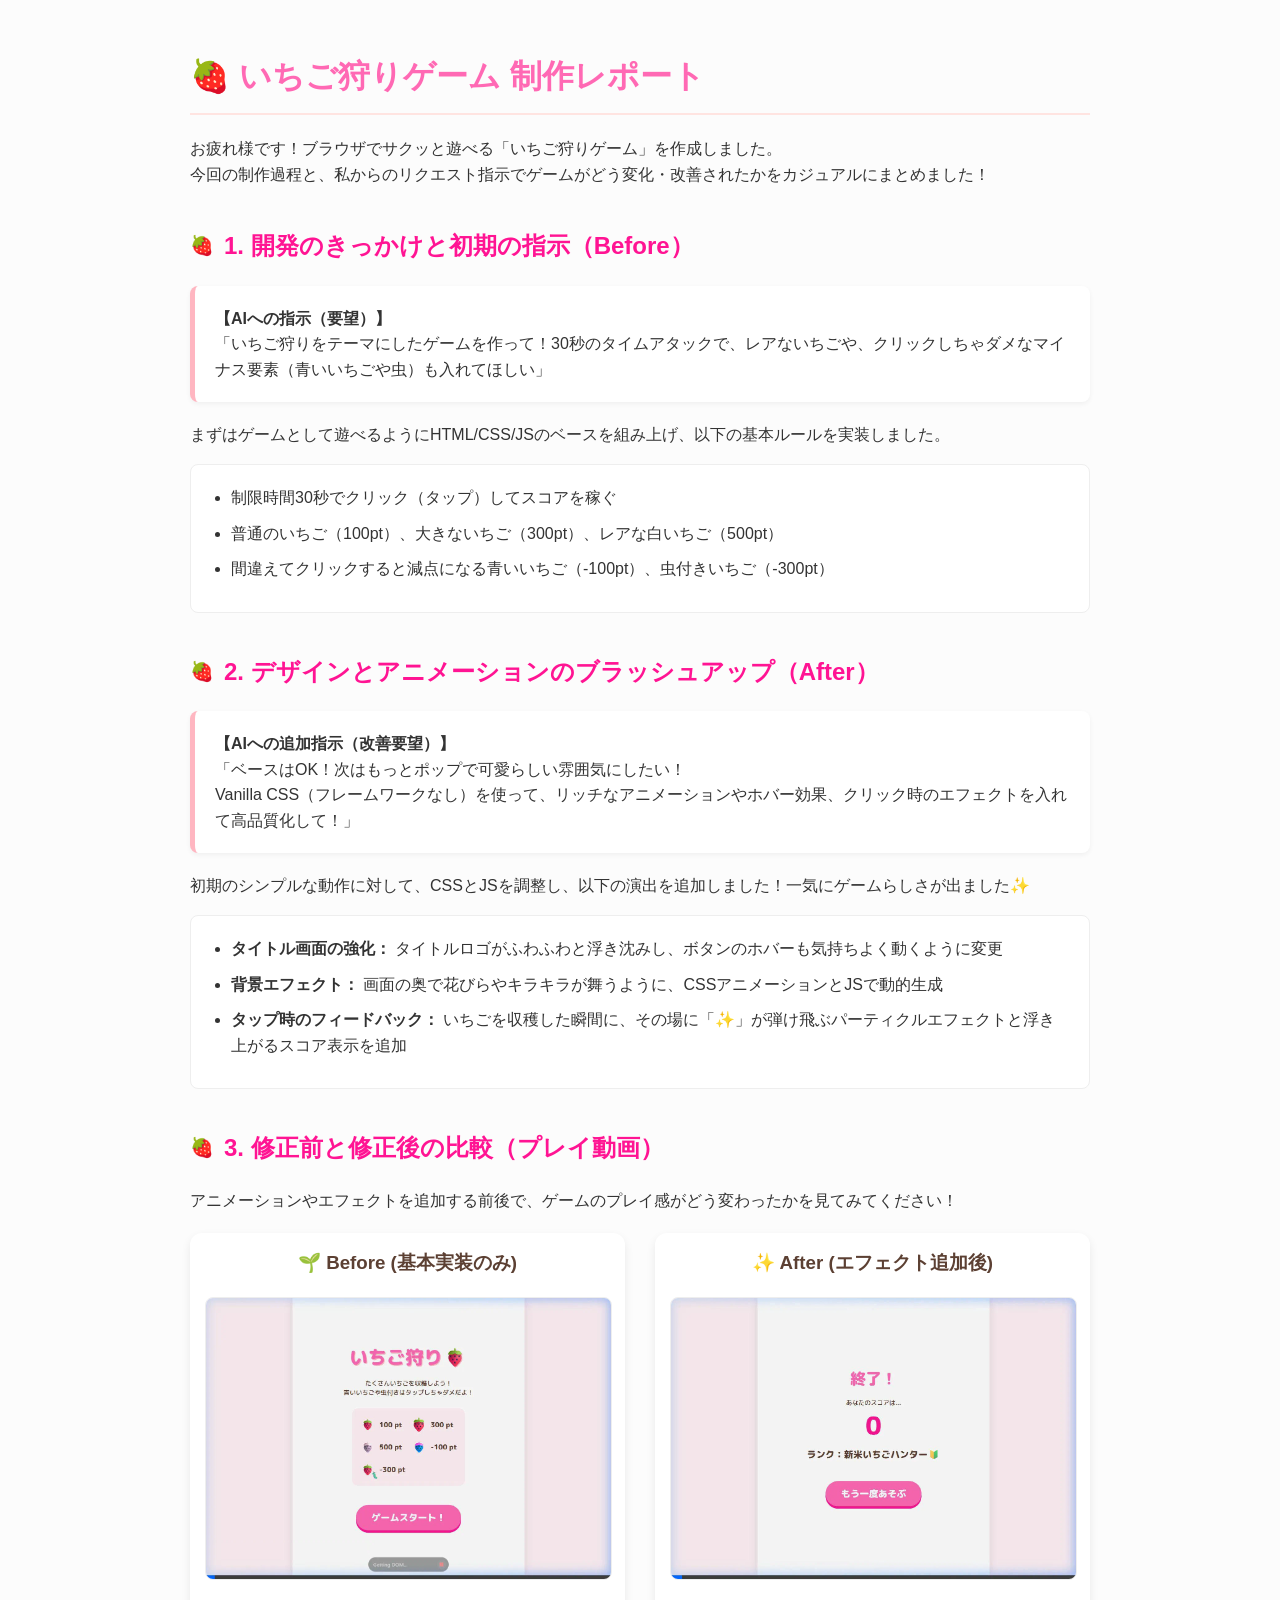
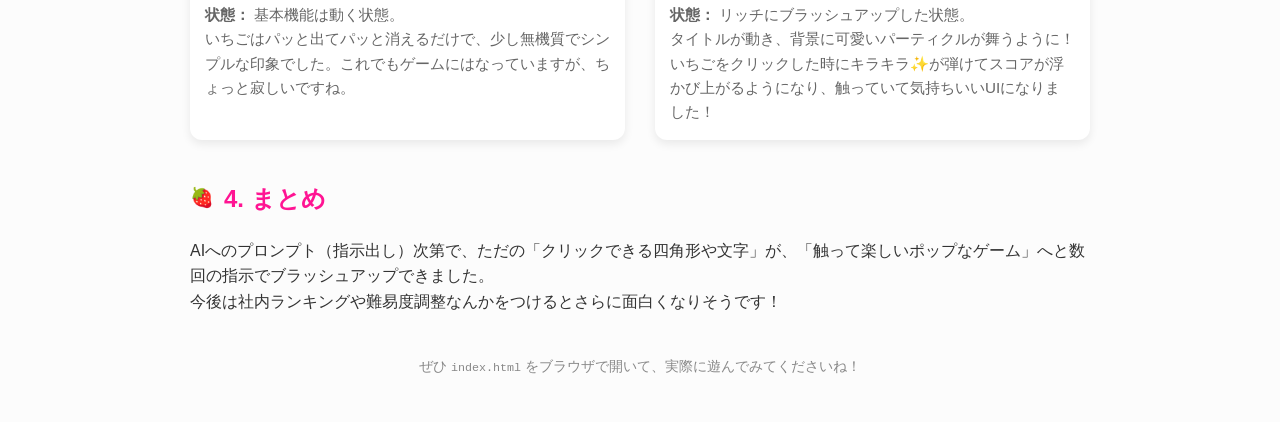
==== report.html @ cacf0e4d "Implement strawberry picking game with polished UI and add report" ====
<!DOCTYPE html>
<html lang="ja">
<head>
    <meta charset="UTF-8">
    <meta name="viewport" content="width=device-width, initial-scale=1.0">
    <title>いちご狩りゲーム🍓 制作レポート</title>
    <style>
        body { 
            font-family: 'Helvetica Neue', Arial, 'Hiragino Kaku Gothic ProN', 'Hiragino Sans', Meiryo, sans-serif; 
            line-height: 1.6; 
            color: #333; 
            max-width: 900px; 
            margin: 0 auto; 
            padding: 30px 20px; 
            background-color: #fcfcfc;
        }
        h1 { 
            color: #ff69b4; 
            border-bottom: 2px solid #ffe4e1; 
            padding-bottom: 10px; 
            font-size: 2rem;
        }
        h2 { 
            color: #ff1493; 
            margin-top: 40px;
            font-size: 1.5rem;
            display: flex;
            align-items: center;
            gap: 10px;
        }
        h2::before { content: "🍓"; font-size: 1.2rem; }
        .casual-text { 
            background: #fff; 
            padding: 20px; 
            border-radius: 8px; 
            border-left: 5px solid #ffb6c1; 
            margin-bottom: 20px; 
            box-shadow: 0 2px 5px rgba(0,0,0,0.05);
        }
        .comparison { 
            display: flex; 
            gap: 30px; 
            margin-top: 20px; 
            flex-wrap: wrap;
        }
        .video-box { 
            flex: 1; 
            min-width: 300px;
            text-align: center; 
            background: #fff;
            padding: 15px;
            border-radius: 12px;
            box-shadow: 0 4px 10px rgba(0,0,0,0.08);
        }
        .video-box h3 {
            color: #5c4033;
            margin-top: 0;
        }
        .video-box img { 
            width: 100%; 
            border: 1px solid #eee; 
            border-radius: 8px; 
        }
        .video-description {
            margin-top: 15px;
            font-size: 0.95rem;
            color: #666;
            text-align: left;
        }
        ul {
            background: #fff;
            padding: 20px 20px 20px 40px;
            border-radius: 8px;
            border: 1px solid #eee;
        }
        li { margin-bottom: 10px; }
    </style>
</head>
<body>
    <h1>🍓 いちご狩りゲーム 制作レポート</h1>
    <p>お疲れ様です！ブラウザでサクッと遊べる「いちご狩りゲーム」を作成しました。<br>
    今回の制作過程と、私からのリクエスト指示でゲームがどう変化・改善されたかをカジュアルにまとめました！</p>

    <h2>1. 開発のきっかけと初期の指示（Before）</h2>
    <div class="casual-text">
        <strong>【AIへの指示（要望）】</strong><br>
        「いちご狩りをテーマにしたゲームを作って！30秒のタイムアタックで、レアないちごや、クリックしちゃダメなマイナス要素（青いいちごや虫）も入れてほしい」
    </div>
    <p>まずはゲームとして遊べるようにHTML/CSS/JSのベースを組み上げ、以下の基本ルールを実装しました。</p>
    <ul>
        <li>制限時間30秒でクリック（タップ）してスコアを稼ぐ</li>
        <li>普通のいちご（100pt）、大きないちご（300pt）、レアな白いちご（500pt）</li>
        <li>間違えてクリックすると減点になる青いいちご（-100pt）、虫付きいちご（-300pt）</li>
    </ul>

    <h2>2. デザインとアニメーションのブラッシュアップ（After）</h2>
    <div class="casual-text">
        <strong>【AIへの追加指示（改善要望）】</strong><br>
        「ベースはOK！次はもっとポップで可愛らしい雰囲気にしたい！<br>
        Vanilla CSS（フレームワークなし）を使って、リッチなアニメーションやホバー効果、クリック時のエフェクトを入れて高品質化して！」
    </div>
    <p>初期のシンプルな動作に対して、CSSとJSを調整し、以下の演出を追加しました！一気にゲームらしさが出ました✨</p>
    <ul>
        <li><strong>タイトル画面の強化：</strong> タイトルロゴがふわふわと浮き沈みし、ボタンのホバーも気持ちよく動くように変更</li>
        <li><strong>背景エフェクト：</strong> 画面の奥で花びらやキラキラが舞うように、CSSアニメーションとJSで動的生成</li>
        <li><strong>タップ時のフィードバック：</strong> いちごを収穫した瞬間に、その場に「✨」が弾け飛ぶパーティクルエフェクトと浮き上がるスコア表示を追加</li>
    </ul>

    <h2>3. 修正前と修正後の比較（プレイ動画）</h2>
    <p>アニメーションやエフェクトを追加する前後で、ゲームのプレイ感がどう変わったかを見てみてください！</p>
    
    <div class="comparison">
        <div class="video-box">
            <h3>🌱 Before (基本実装のみ)</h3>
            <img src="assets/gameplay_before.webp" alt="修正前のプレイ動画">
            <div class="video-description">
                <strong>状態：</strong> 基本機能は動く状態。<br>
                いちごはパッと出てパッと消えるだけで、少し無機質でシンプルな印象でした。これでもゲームにはなっていますが、ちょっと寂しいですね。
            </div>
        </div>
        <div class="video-box">
            <h3>✨ After (エフェクト追加後)</h3>
            <img src="assets/gameplay_after.webp" alt="修正後のプレイ動画">
            <div class="video-description">
                <strong>状態：</strong> リッチにブラッシュアップした状態。<br>
                タイトルが動き、背景に可愛いパーティクルが舞うように！いちごをクリックした時にキラキラ✨が弾けてスコアが浮かび上がるようになり、触っていて気持ちいいUIになりました！
            </div>
        </div>
    </div>

    <h2>4. まとめ</h2>
    <p>AIへのプロンプト（指示出し）次第で、ただの「クリックできる四角形や文字」が、「触って楽しいポップなゲーム」へと数回の指示でブラッシュアップできました。<br>
    今後は社内ランキングや難易度調整なんかをつけるとさらに面白くなりそうです！</p>
    
    <p style="text-align: center; margin-top: 40px; color: #888; font-size: 0.9em;">
        ぜひ <code>index.html</code> をブラウザで開いて、実際に遊んでみてくださいね！
    </p>
</body>
</html>
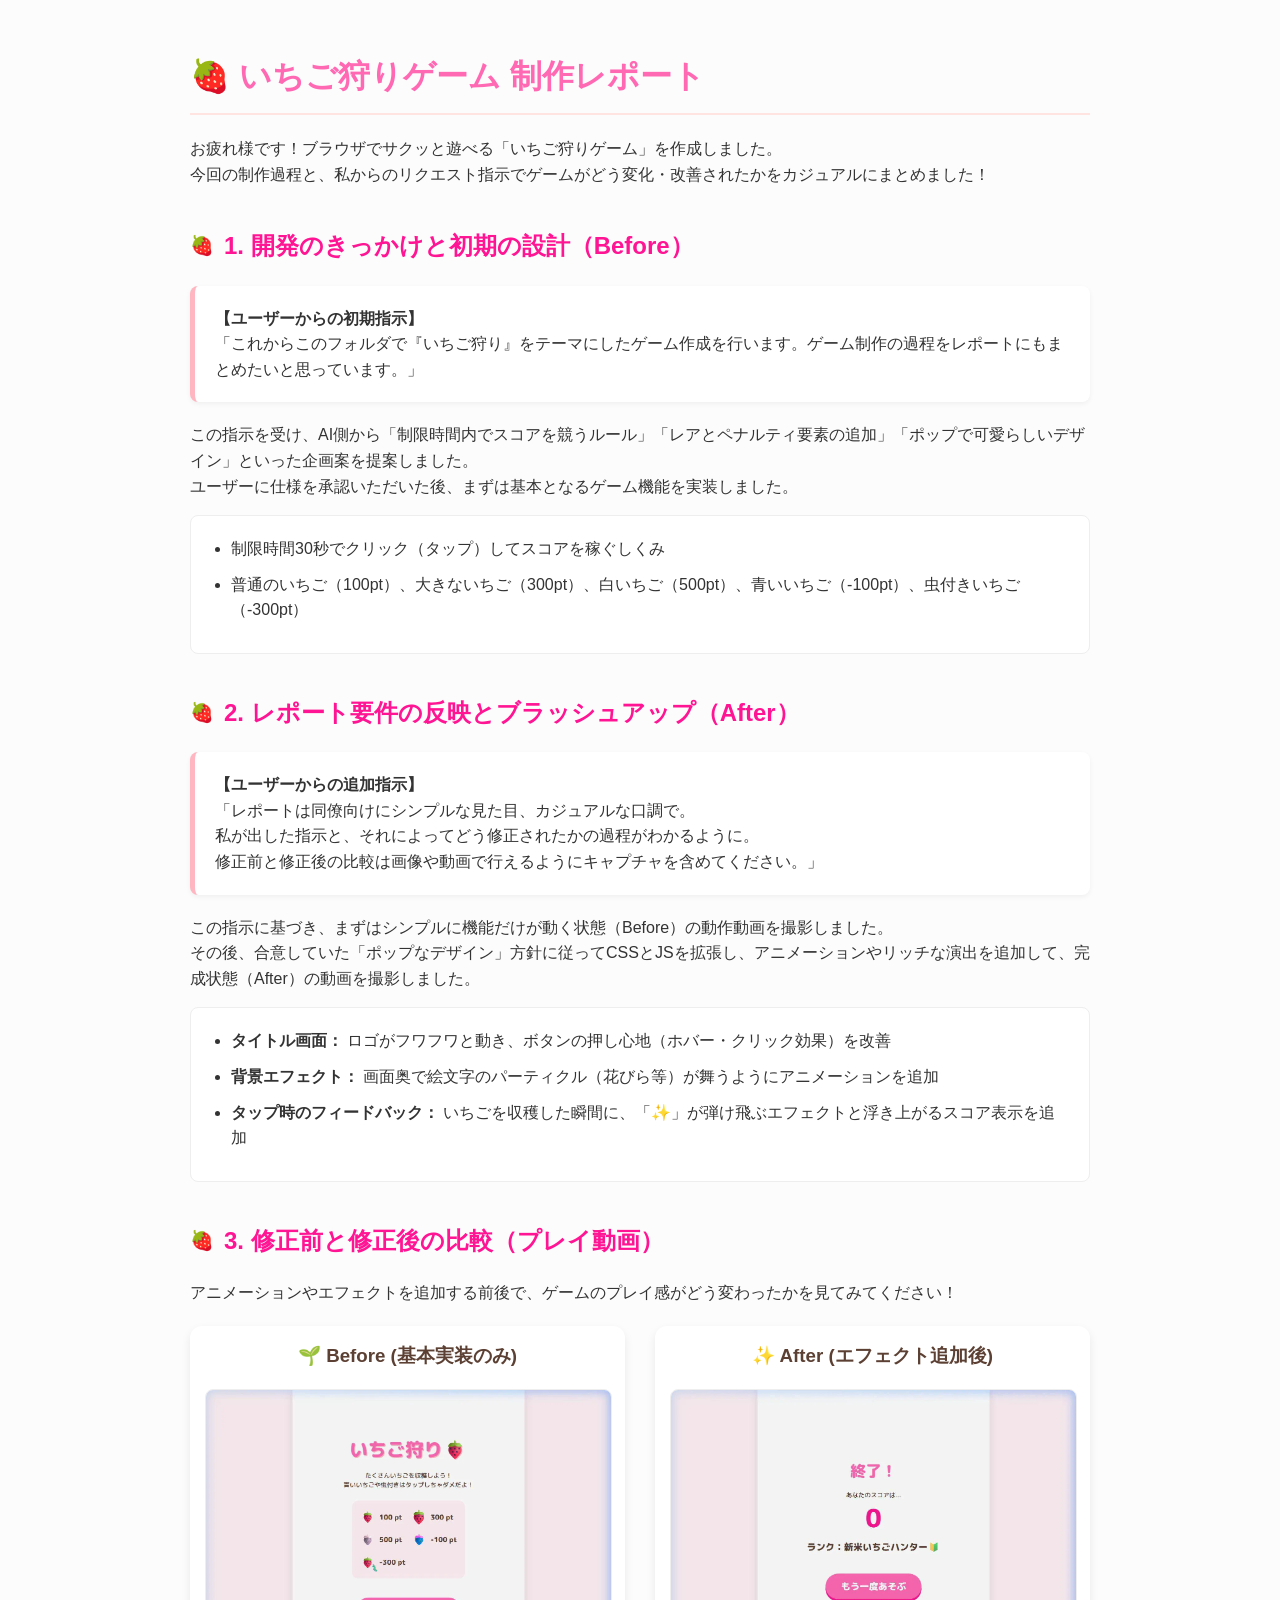
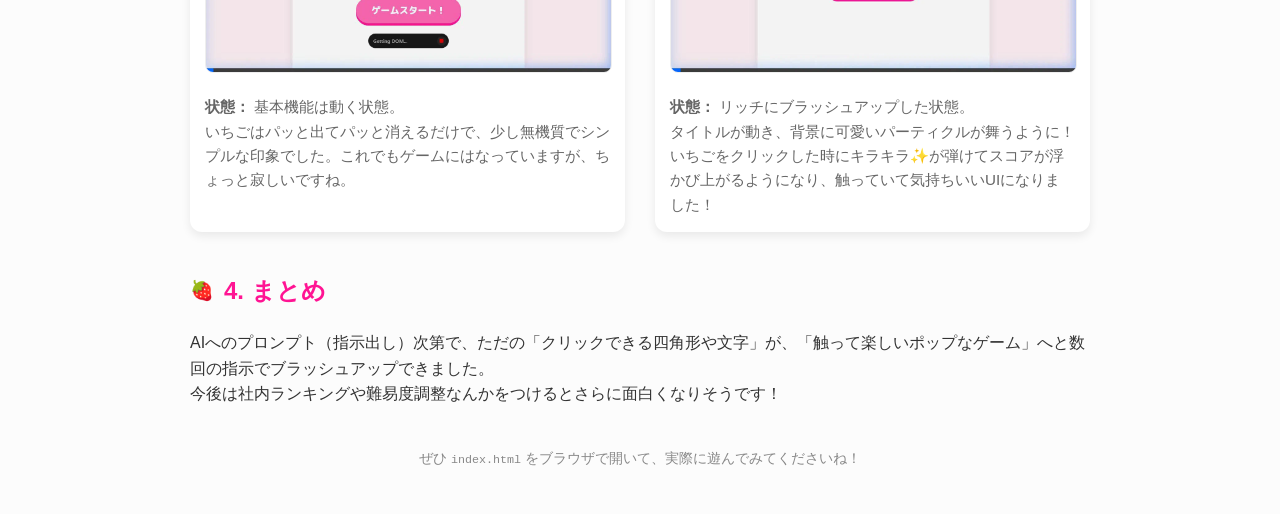
==== commit 5e1a583c: "Fix incorrect representation of user prompts in report" ====
--- a/report.html
+++ b/report.html
@@ -81,29 +81,31 @@
     <p>お疲れ様です！ブラウザでサクッと遊べる「いちご狩りゲーム」を作成しました。<br>
     今回の制作過程と、私からのリクエスト指示でゲームがどう変化・改善されたかをカジュアルにまとめました！</p>
 
-    <h2>1. 開発のきっかけと初期の指示（Before）</h2>
+    <h2>1. 開発のきっかけと初期の設計（Before）</h2>
     <div class="casual-text">
-        <strong>【AIへの指示（要望）】</strong><br>
-        「いちご狩りをテーマにしたゲームを作って！30秒のタイムアタックで、レアないちごや、クリックしちゃダメなマイナス要素（青いいちごや虫）も入れてほしい」
+        <strong>【ユーザーからの初期指示】</strong><br>
+        「これからこのフォルダで『いちご狩り』をテーマにしたゲーム作成を行います。ゲーム制作の過程をレポートにもまとめたいと思っています。」
     </div>
-    <p>まずはゲームとして遊べるようにHTML/CSS/JSのベースを組み上げ、以下の基本ルールを実装しました。</p>
+    <p>この指示を受け、AI側から「制限時間内でスコアを競うルール」「レアとペナルティ要素の追加」「ポップで可愛らしいデザイン」といった企画案を提案しました。<br>
+    ユーザーに仕様を承認いただいた後、まずは基本となるゲーム機能を実装しました。</p>
     <ul>
-        <li>制限時間30秒でクリック（タップ）してスコアを稼ぐ</li>
-        <li>普通のいちご（100pt）、大きないちご（300pt）、レアな白いちご（500pt）</li>
-        <li>間違えてクリックすると減点になる青いいちご（-100pt）、虫付きいちご（-300pt）</li>
+        <li>制限時間30秒でクリック（タップ）してスコアを稼ぐしくみ</li>
+        <li>普通のいちご（100pt）、大きないちご（300pt）、白いちご（500pt）、青いいちご（-100pt）、虫付きいちご（-300pt）</li>
     </ul>
 
-    <h2>2. デザインとアニメーションのブラッシュアップ（After）</h2>
+    <h2>2. レポート要件の反映とブラッシュアップ（After）</h2>
     <div class="casual-text">
-        <strong>【AIへの追加指示（改善要望）】</strong><br>
-        「ベースはOK！次はもっとポップで可愛らしい雰囲気にしたい！<br>
-        Vanilla CSS（フレームワークなし）を使って、リッチなアニメーションやホバー効果、クリック時のエフェクトを入れて高品質化して！」
+        <strong>【ユーザーからの追加指示】</strong><br>
+        「レポートは同僚向けにシンプルな見た目、カジュアルな口調で。<br>
+        私が出した指示と、それによってどう修正されたかの過程がわかるように。<br>
+        修正前と修正後の比較は画像や動画で行えるようにキャプチャを含めてください。」
     </div>
-    <p>初期のシンプルな動作に対して、CSSとJSを調整し、以下の演出を追加しました！一気にゲームらしさが出ました✨</p>
+    <p>この指示に基づき、まずはシンプルに機能だけが動く状態（Before）の動作動画を撮影しました。<br>
+    その後、合意していた「ポップなデザイン」方針に従ってCSSとJSを拡張し、アニメーションやリッチな演出を追加して、完成状態（After）の動画を撮影しました。</p>
     <ul>
-        <li><strong>タイトル画面の強化：</strong> タイトルロゴがふわふわと浮き沈みし、ボタンのホバーも気持ちよく動くように変更</li>
-        <li><strong>背景エフェクト：</strong> 画面の奥で花びらやキラキラが舞うように、CSSアニメーションとJSで動的生成</li>
-        <li><strong>タップ時のフィードバック：</strong> いちごを収穫した瞬間に、その場に「✨」が弾け飛ぶパーティクルエフェクトと浮き上がるスコア表示を追加</li>
+        <li><strong>タイトル画面：</strong> ロゴがフワフワと動き、ボタンの押し心地（ホバー・クリック効果）を改善</li>
+        <li><strong>背景エフェクト：</strong> 画面奥で絵文字のパーティクル（花びら等）が舞うようにアニメーションを追加</li>
+        <li><strong>タップ時のフィードバック：</strong> いちごを収穫した瞬間に、「✨」が弾け飛ぶエフェクトと浮き上がるスコア表示を追加</li>
     </ul>
 
     <h2>3. 修正前と修正後の比較（プレイ動画）</h2>
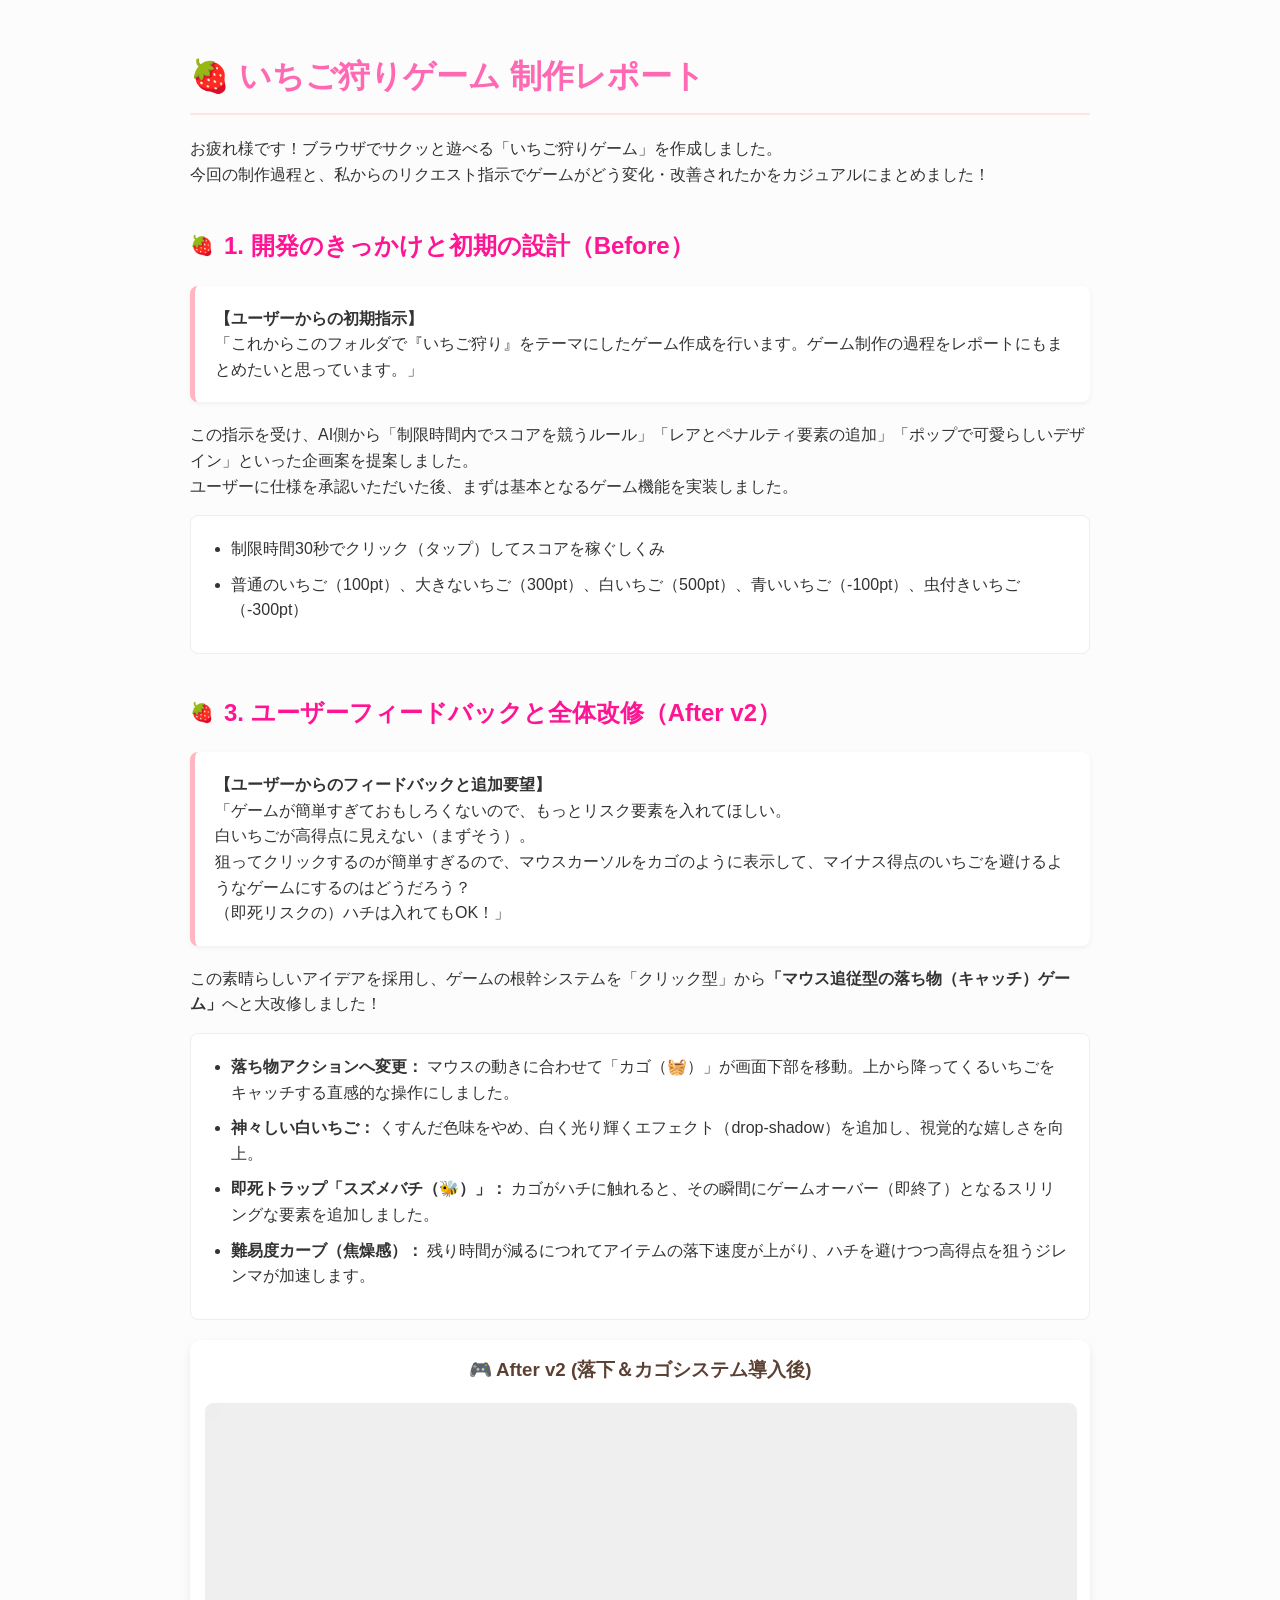
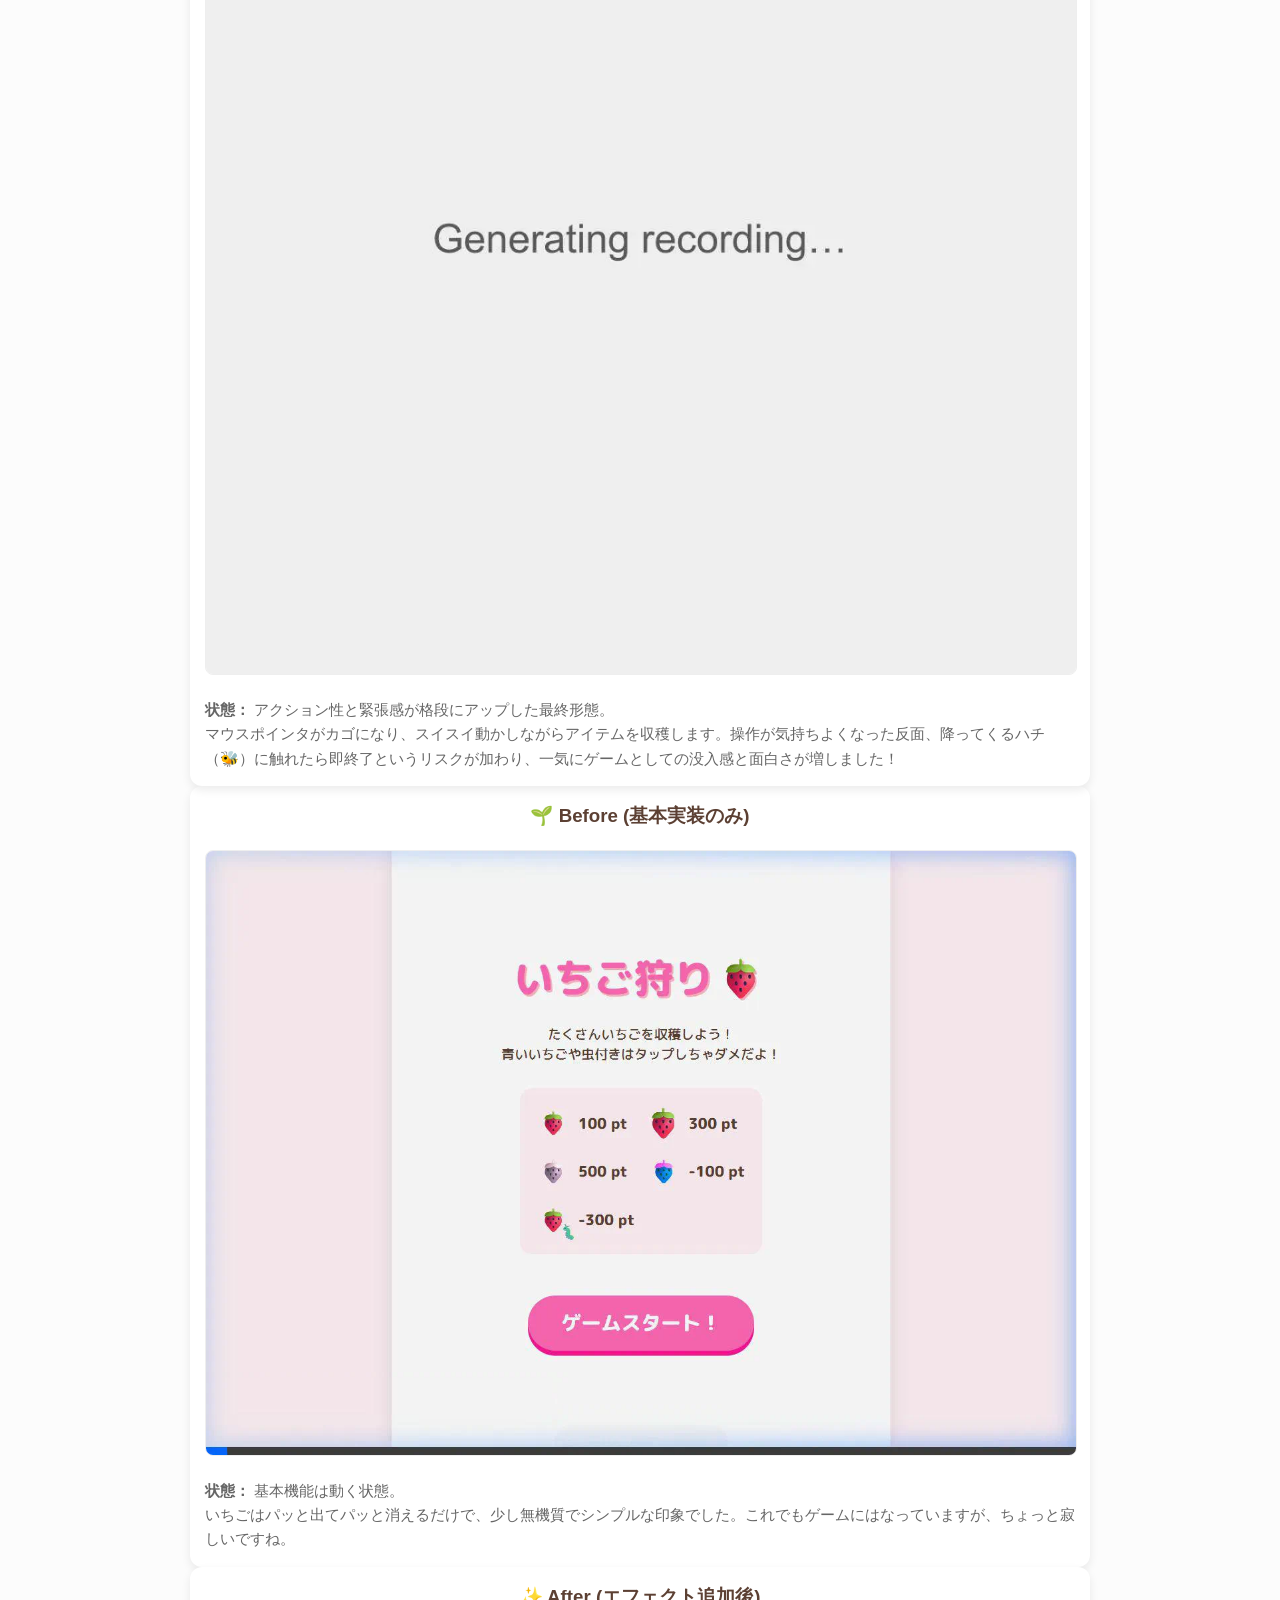
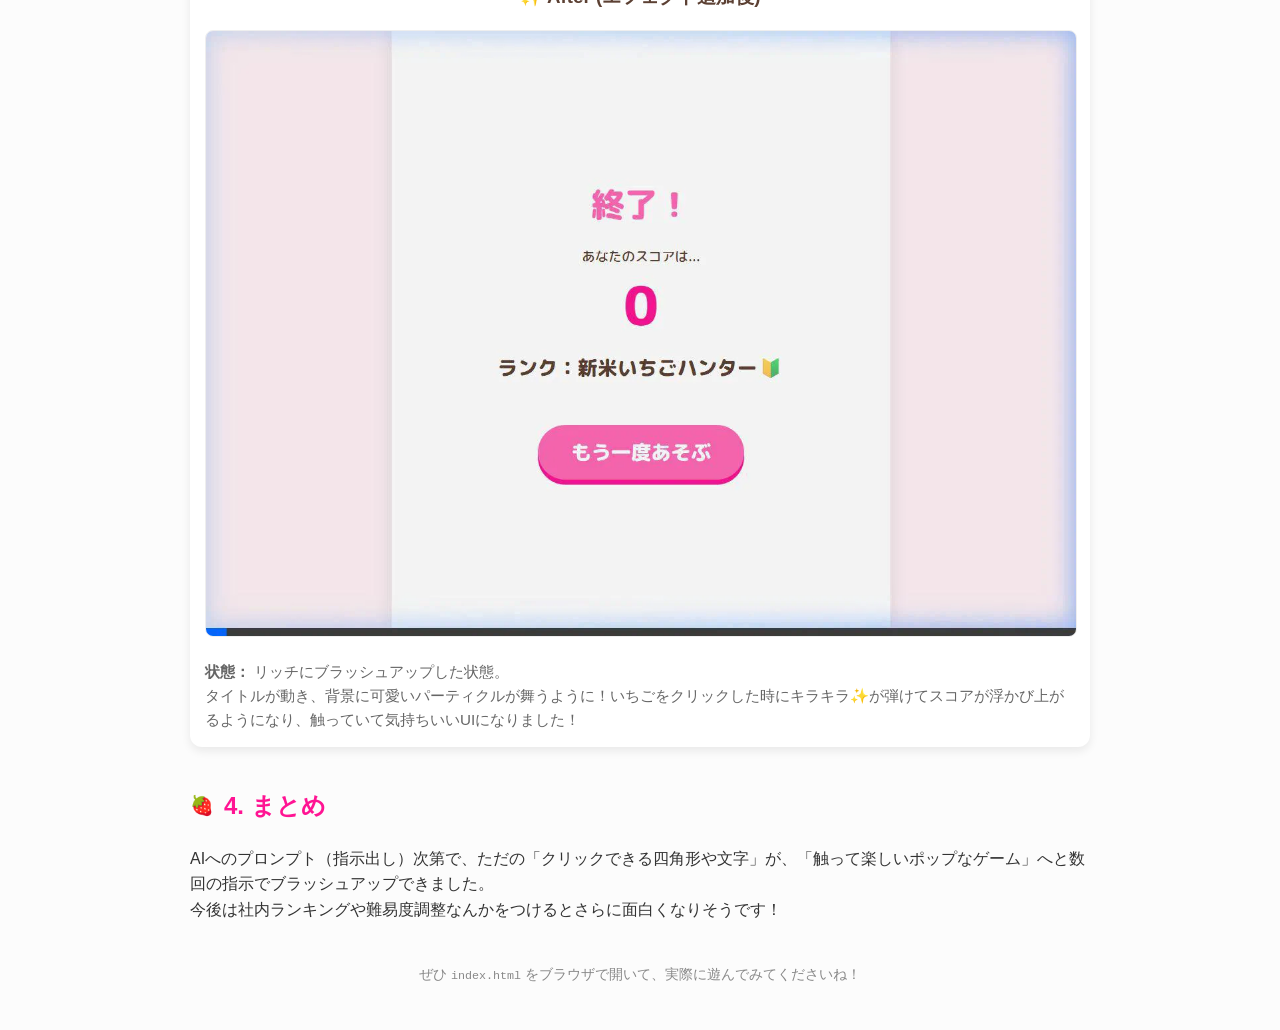
==== commit 5ed5b6f4: "Refactor game into falling object catching mechanics and finalize report" ====
--- a/report.html
+++ b/report.html
@@ -93,25 +93,32 @@
         <li>普通のいちご（100pt）、大きないちご（300pt）、白いちご（500pt）、青いいちご（-100pt）、虫付きいちご（-300pt）</li>
     </ul>
 
-    <h2>2. レポート要件の反映とブラッシュアップ（After）</h2>
+    <h2>3. ユーザーフィードバックと全体改修（After v2）</h2>
     <div class="casual-text">
-        <strong>【ユーザーからの追加指示】</strong><br>
-        「レポートは同僚向けにシンプルな見た目、カジュアルな口調で。<br>
-        私が出した指示と、それによってどう修正されたかの過程がわかるように。<br>
-        修正前と修正後の比較は画像や動画で行えるようにキャプチャを含めてください。」
+        <strong>【ユーザーからのフィードバックと追加要望】</strong><br>
+        「ゲームが簡単すぎておもしろくないので、もっとリスク要素を入れてほしい。<br>
+        白いちごが高得点に見えない（まずそう）。<br>
+        狙ってクリックするのが簡単すぎるので、マウスカーソルをカゴのように表示して、マイナス得点のいちごを避けるようなゲームにするのはどうだろう？<br>
+        （即死リスクの）ハチは入れてもOK！」
     </div>
-    <p>この指示に基づき、まずはシンプルに機能だけが動く状態（Before）の動作動画を撮影しました。<br>
-    その後、合意していた「ポップなデザイン」方針に従ってCSSとJSを拡張し、アニメーションやリッチな演出を追加して、完成状態（After）の動画を撮影しました。</p>
+    <p>この素晴らしいアイデアを採用し、ゲームの根幹システムを「クリック型」から<strong>「マウス追従型の落ち物（キャッチ）ゲーム」</strong>へと大改修しました！</p>
     <ul>
-        <li><strong>タイトル画面：</strong> ロゴがフワフワと動き、ボタンの押し心地（ホバー・クリック効果）を改善</li>
-        <li><strong>背景エフェクト：</strong> 画面奥で絵文字のパーティクル（花びら等）が舞うようにアニメーションを追加</li>
-        <li><strong>タップ時のフィードバック：</strong> いちごを収穫した瞬間に、「✨」が弾け飛ぶエフェクトと浮き上がるスコア表示を追加</li>
+        <li><strong>落ち物アクションへ変更：</strong> マウスの動きに合わせて「カゴ（🧺）」が画面下部を移動。上から降ってくるいちごをキャッチする直感的な操作にしました。</li>
+        <li><strong>神々しい白いちご：</strong> くすんだ色味をやめ、白く光り輝くエフェクト（drop-shadow）を追加し、視覚的な嬉しさを向上。</li>
+        <li><strong>即死トラップ「スズメバチ（🐝）」：</strong> カゴがハチに触れると、その瞬間にゲームオーバー（即終了）となるスリリングな要素を追加しました。</li>
+        <li><strong>難易度カーブ（焦燥感）：</strong> 残り時間が減るにつれてアイテムの落下速度が上がり、ハチを避けつつ高得点を狙うジレンマが加速します。</li>
     </ul>
 
-    <h2>3. 修正前と修正後の比較（プレイ動画）</h2>
-    <p>アニメーションやエフェクトを追加する前後で、ゲームのプレイ感がどう変わったかを見てみてください！</p>
-    
     <div class="comparison">
+        <div class="video-box">
+            <h3>🎮 After v2 (落下＆カゴシステム導入後)</h3>
+            <img src="assets/gameplay_after_v2.webp" alt="カゴシステム導入後のプレイ動画">
+            <div class="video-description">
+                <strong>状態：</strong> アクション性と緊張感が格段にアップした最終形態。<br>
+                マウスポインタがカゴになり、スイスイ動かしながらアイテムを収穫します。操作が気持ちよくなった反面、降ってくるハチ（🐝）に触れたら即終了というリスクが加わり、一気にゲームとしての没入感と面白さが増しました！
+            </div>
+        </div>
+    </div>
         <div class="video-box">
             <h3>🌱 Before (基本実装のみ)</h3>
             <img src="assets/gameplay_before.webp" alt="修正前のプレイ動画">
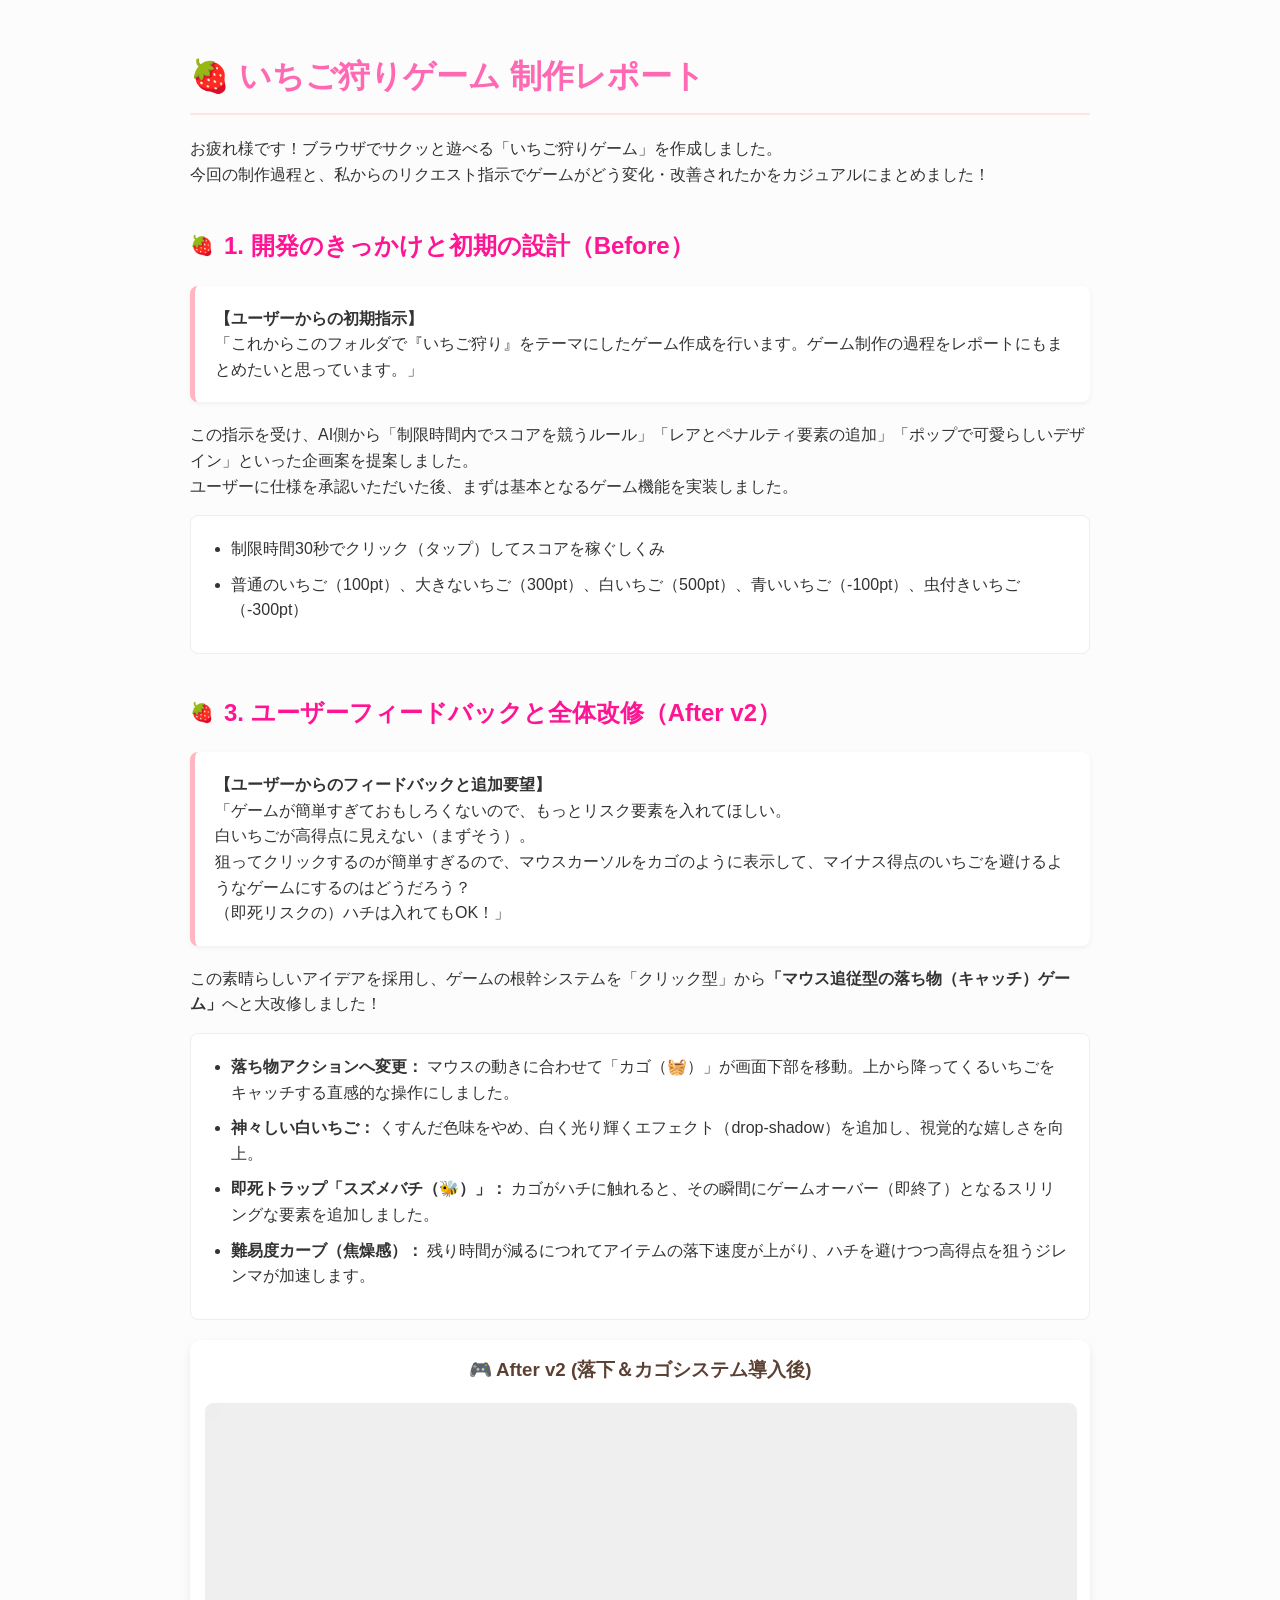
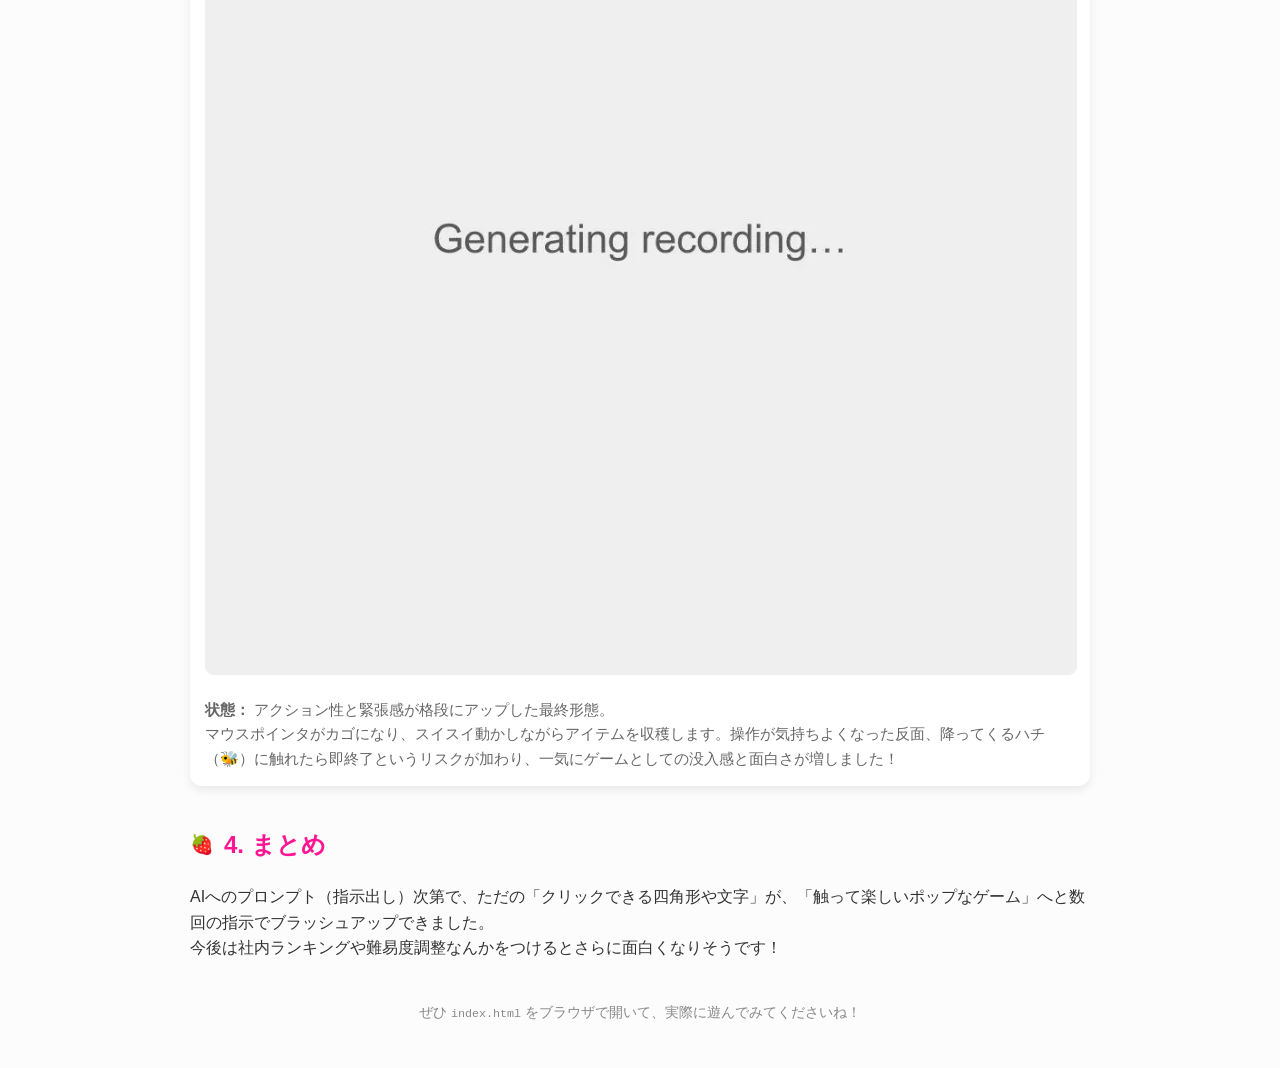
==== commit c809bd10: "Remove broken old video comparison from report" ====
--- a/report.html
+++ b/report.html
@@ -119,23 +119,7 @@
             </div>
         </div>
     </div>
-        <div class="video-box">
-            <h3>🌱 Before (基本実装のみ)</h3>
-            <img src="assets/gameplay_before.webp" alt="修正前のプレイ動画">
-            <div class="video-description">
-                <strong>状態：</strong> 基本機能は動く状態。<br>
-                いちごはパッと出てパッと消えるだけで、少し無機質でシンプルな印象でした。これでもゲームにはなっていますが、ちょっと寂しいですね。
-            </div>
-        </div>
-        <div class="video-box">
-            <h3>✨ After (エフェクト追加後)</h3>
-            <img src="assets/gameplay_after.webp" alt="修正後のプレイ動画">
-            <div class="video-description">
-                <strong>状態：</strong> リッチにブラッシュアップした状態。<br>
-                タイトルが動き、背景に可愛いパーティクルが舞うように！いちごをクリックした時にキラキラ✨が弾けてスコアが浮かび上がるようになり、触っていて気持ちいいUIになりました！
-            </div>
-        </div>
-    </div>
+
 
     <h2>4. まとめ</h2>
     <p>AIへのプロンプト（指示出し）次第で、ただの「クリックできる四角形や文字」が、「触って楽しいポップなゲーム」へと数回の指示でブラッシュアップできました。<br>
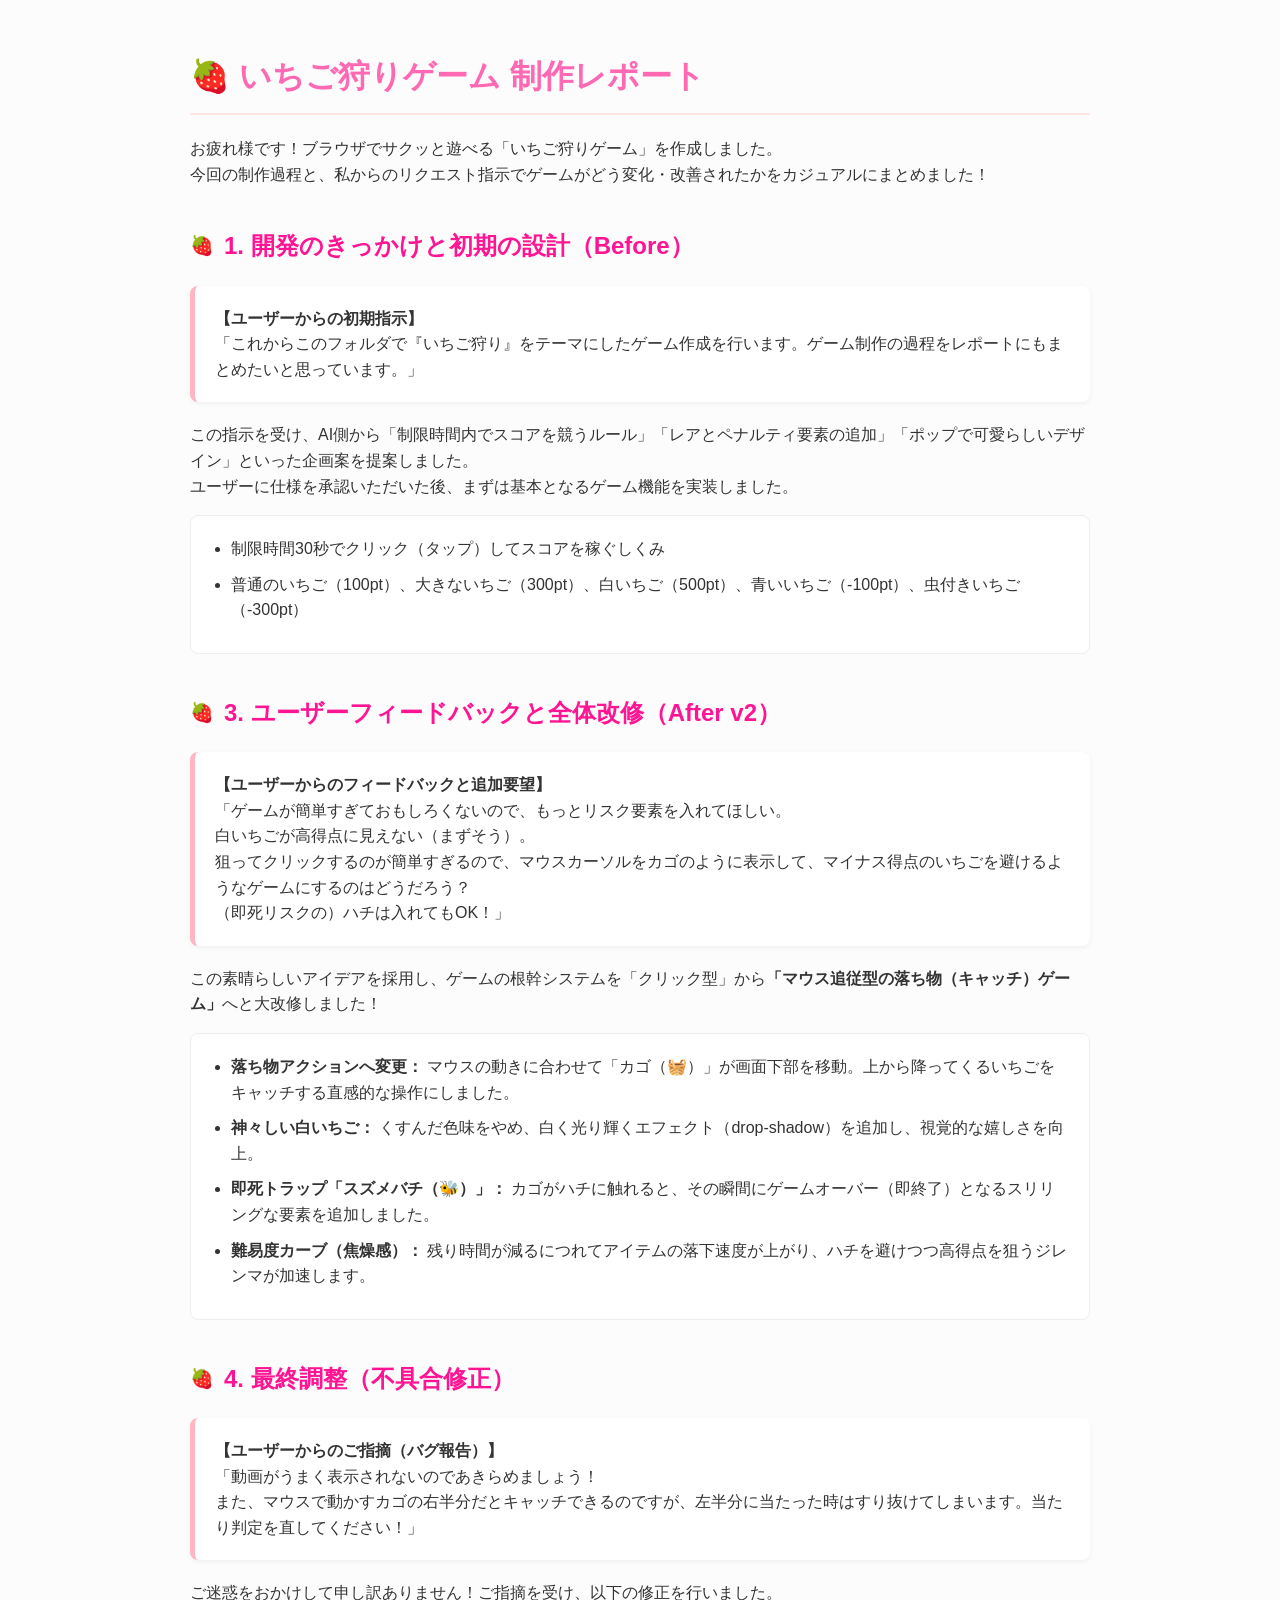
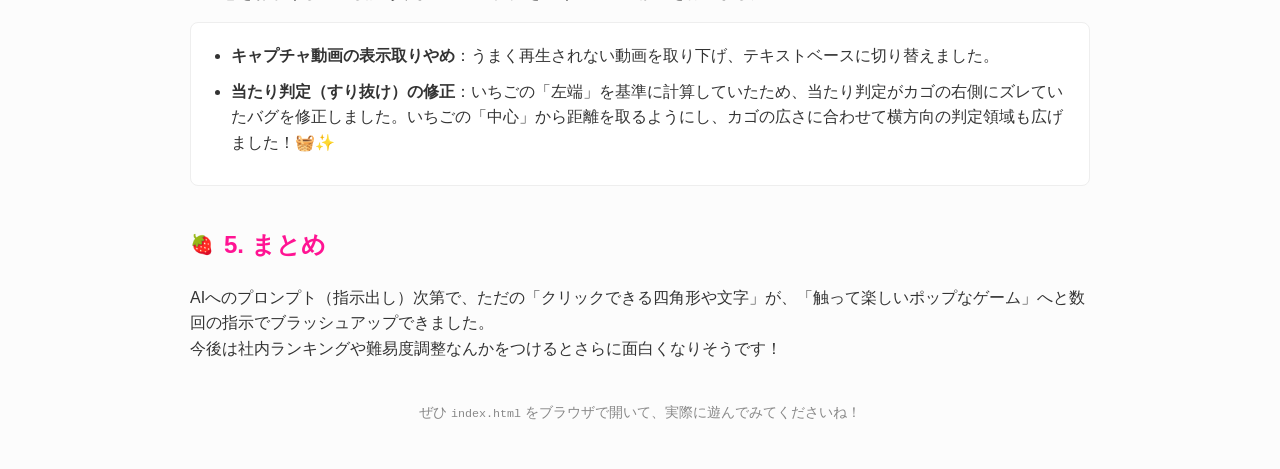
==== commit 30d854a6: "Fix collision hitbox logic and remove videos from report" ====
--- a/report.html
+++ b/report.html
@@ -109,19 +109,19 @@
         <li><strong>難易度カーブ（焦燥感）：</strong> 残り時間が減るにつれてアイテムの落下速度が上がり、ハチを避けつつ高得点を狙うジレンマが加速します。</li>
     </ul>
 
-    <div class="comparison">
-        <div class="video-box">
-            <h3>🎮 After v2 (落下＆カゴシステム導入後)</h3>
-            <img src="assets/gameplay_after_v2.webp" alt="カゴシステム導入後のプレイ動画">
-            <div class="video-description">
-                <strong>状態：</strong> アクション性と緊張感が格段にアップした最終形態。<br>
-                マウスポインタがカゴになり、スイスイ動かしながらアイテムを収穫します。操作が気持ちよくなった反面、降ってくるハチ（🐝）に触れたら即終了というリスクが加わり、一気にゲームとしての没入感と面白さが増しました！
-            </div>
-        </div>
+    <h2>4. 最終調整（不具合修正）</h2>
+    <div class="casual-text">
+        <strong>【ユーザーからのご指摘（バグ報告）】</strong><br>
+        「動画がうまく表示されないのであきらめましょう！<br>
+        また、マウスで動かすカゴの右半分だとキャッチできるのですが、左半分に当たった時はすり抜けてしまいます。当たり判定を直してください！」
     </div>
+    <p>ご迷惑をおかけして申し訳ありません！ご指摘を受け、以下の修正を行いました。</p>
+    <ul>
+        <li><strong>キャプチャ動画の表示取りやめ</strong>：うまく再生されない動画を取り下げ、テキストベースに切り替えました。</li>
+        <li><strong>当たり判定（すり抜け）の修正</strong>：いちごの「左端」を基準に計算していたため、当たり判定がカゴの右側にズレていたバグを修正しました。いちごの「中心」から距離を取るようにし、カゴの広さに合わせて横方向の判定領域も広げました！🧺✨</li>
+    </ul>
 
-
-    <h2>4. まとめ</h2>
+    <h2>5. まとめ</h2>
     <p>AIへのプロンプト（指示出し）次第で、ただの「クリックできる四角形や文字」が、「触って楽しいポップなゲーム」へと数回の指示でブラッシュアップできました。<br>
     今後は社内ランキングや難易度調整なんかをつけるとさらに面白くなりそうです！</p>
     
